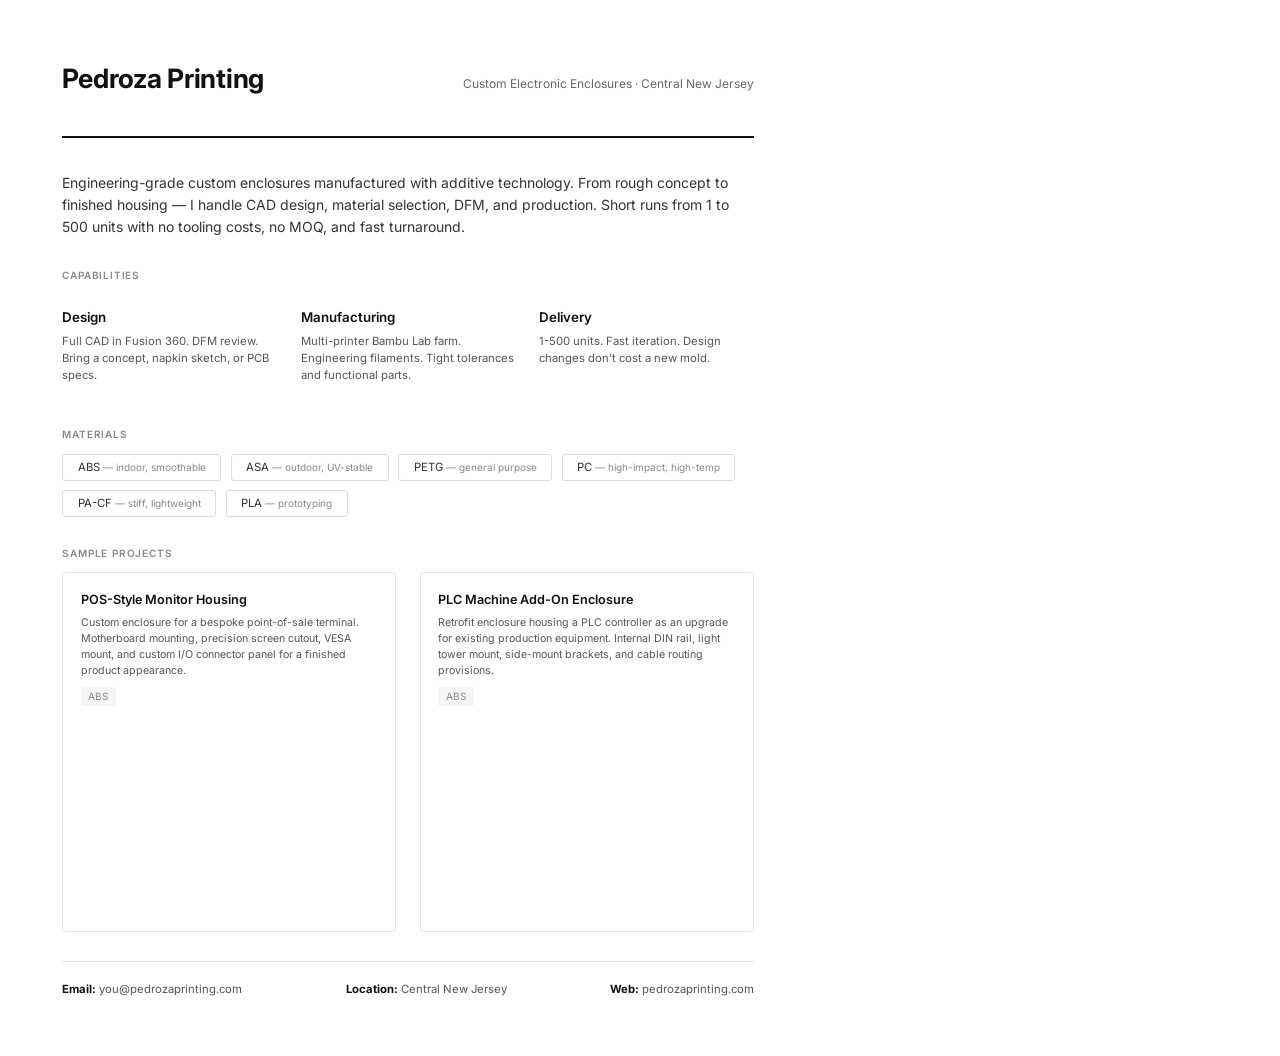
==== one-pager.html @ 2986992c "Add capabilities one-pager — print-to-PDF layout" ====
<!DOCTYPE html>
<html lang="en">
<head>
  <meta charset="UTF-8">
  <title>Pedroza Printing — Capabilities</title>
  <link href="https://fonts.googleapis.com/css2?family=Inter:wght@400;500;600;700&display=swap" rel="stylesheet">
  <style>
    @page {
      size: letter;
      margin: 0;
    }

    * {
      box-sizing: border-box;
      margin: 0;
      padding: 0;
    }

    body {
      font-family: 'Inter', -apple-system, BlinkMacSystemFont, sans-serif;
      color: #111;
      width: 8.5in;
      height: 11in;
      padding: 0.6in 0.65in;
      display: flex;
      flex-direction: column;
      -webkit-font-smoothing: antialiased;
      line-height: 1.5;
    }

    .header {
      display: flex;
      justify-content: space-between;
      align-items: baseline;
      padding-bottom: 0.4in;
      border-bottom: 2px solid #111;
      margin-bottom: 0.35in;
    }

    .header h1 {
      font-size: 20pt;
      font-weight: 700;
      letter-spacing: -0.01em;
    }

    .header .tagline {
      font-size: 9pt;
      color: #666;
    }

    .section-title {
      font-size: 7.5pt;
      font-weight: 600;
      text-transform: uppercase;
      letter-spacing: 0.08em;
      color: #888;
      margin-bottom: 0.12in;
    }

    .value-prop {
      margin-bottom: 0.3in;
    }

    .value-prop p {
      font-size: 10.5pt;
      color: #333;
      line-height: 1.6;
    }

    .capabilities {
      display: grid;
      grid-template-columns: 1fr 1fr 1fr;
      gap: 0.25in;
      margin-bottom: 0.3in;
    }

    .cap-card {
      padding: 0.15in 0;
    }

    .cap-card h3 {
      font-size: 10pt;
      font-weight: 600;
      margin-bottom: 0.05in;
    }

    .cap-card p {
      font-size: 8.5pt;
      color: #555;
      line-height: 1.5;
    }

    .materials {
      margin-bottom: 0.3in;
    }

    .material-list {
      display: flex;
      flex-wrap: wrap;
      gap: 0.1in;
    }

    .mat-pill {
      padding: 0.04in 0.15in;
      border: 1px solid #ddd;
      border-radius: 3px;
      font-size: 8.5pt;
      color: #333;
    }

    .mat-pill .use {
      color: #888;
      font-size: 7.5pt;
    }

    .projects {
      display: grid;
      grid-template-columns: 1fr 1fr;
      gap: 0.25in;
      margin-bottom: 0.3in;
      flex-grow: 1;
    }

    .project {
      border: 1px solid #e5e5e5;
      border-radius: 4px;
      padding: 0.18in;
    }

    .project h3 {
      font-size: 9.5pt;
      font-weight: 600;
      margin-bottom: 0.06in;
    }

    .project p {
      font-size: 8pt;
      color: #555;
      line-height: 1.5;
    }

    .project .tag {
      display: inline-block;
      margin-top: 0.08in;
      font-size: 7.5pt;
      color: #888;
      background: #f5f5f5;
      padding: 0.02in 0.08in;
      border-radius: 2px;
    }

    .footer {
      border-top: 1px solid #e5e5e5;
      padding-top: 0.2in;
      display: flex;
      justify-content: space-between;
      font-size: 8.5pt;
      color: #555;
    }

    .footer strong {
      color: #111;
    }
  </style>
</head>
<body>

  <div class="header">
    <h1>Pedroza Printing</h1>
    <span class="tagline">Custom Electronic Enclosures &middot; Central New Jersey</span>
  </div>

  <div class="value-prop">
    <p>Engineering-grade custom enclosures manufactured with additive technology. From rough concept to finished housing — I handle CAD design, material selection, DFM, and production. Short runs from 1 to 500 units with no tooling costs, no MOQ, and fast turnaround.</p>
  </div>

  <div class="section-title">Capabilities</div>
  <div class="capabilities">
    <div class="cap-card">
      <h3>Design</h3>
      <p>Full CAD in Fusion 360. DFM review. Bring a concept, napkin sketch, or PCB specs.</p>
    </div>
    <div class="cap-card">
      <h3>Manufacturing</h3>
      <p>Multi-printer Bambu Lab farm. Engineering filaments. Tight tolerances and functional parts.</p>
    </div>
    <div class="cap-card">
      <h3>Delivery</h3>
      <p>1-500 units. Fast iteration. Design changes don't cost a new mold.</p>
    </div>
  </div>

  <div class="section-title">Materials</div>
  <div class="materials">
    <div class="material-list">
      <span class="mat-pill">ABS <span class="use">— indoor, smoothable</span></span>
      <span class="mat-pill">ASA <span class="use">— outdoor, UV-stable</span></span>
      <span class="mat-pill">PETG <span class="use">— general purpose</span></span>
      <span class="mat-pill">PC <span class="use">— high-impact, high-temp</span></span>
      <span class="mat-pill">PA-CF <span class="use">— stiff, lightweight</span></span>
      <span class="mat-pill">PLA <span class="use">— prototyping</span></span>
    </div>
  </div>

  <div class="section-title">Sample Projects</div>
  <div class="projects">
    <div class="project">
      <h3>POS-Style Monitor Housing</h3>
      <p>Custom enclosure for a bespoke point-of-sale terminal. Motherboard mounting, precision screen cutout, VESA mount, and custom I/O connector panel for a finished product appearance.</p>
      <span class="tag">ABS</span>
    </div>
    <div class="project">
      <h3>PLC Machine Add-On Enclosure</h3>
      <p>Retrofit enclosure housing a PLC controller as an upgrade for existing production equipment. Internal DIN rail, light tower mount, side-mount brackets, and cable routing provisions.</p>
      <span class="tag">ABS</span>
    </div>
  </div>

  <div class="footer">
    <span><strong>Email:</strong> you@pedrozaprinting.com</span>
    <span><strong>Location:</strong> Central New Jersey</span>
    <span><strong>Web:</strong> pedrozaprinting.com</span>
  </div>

</body>
</html>
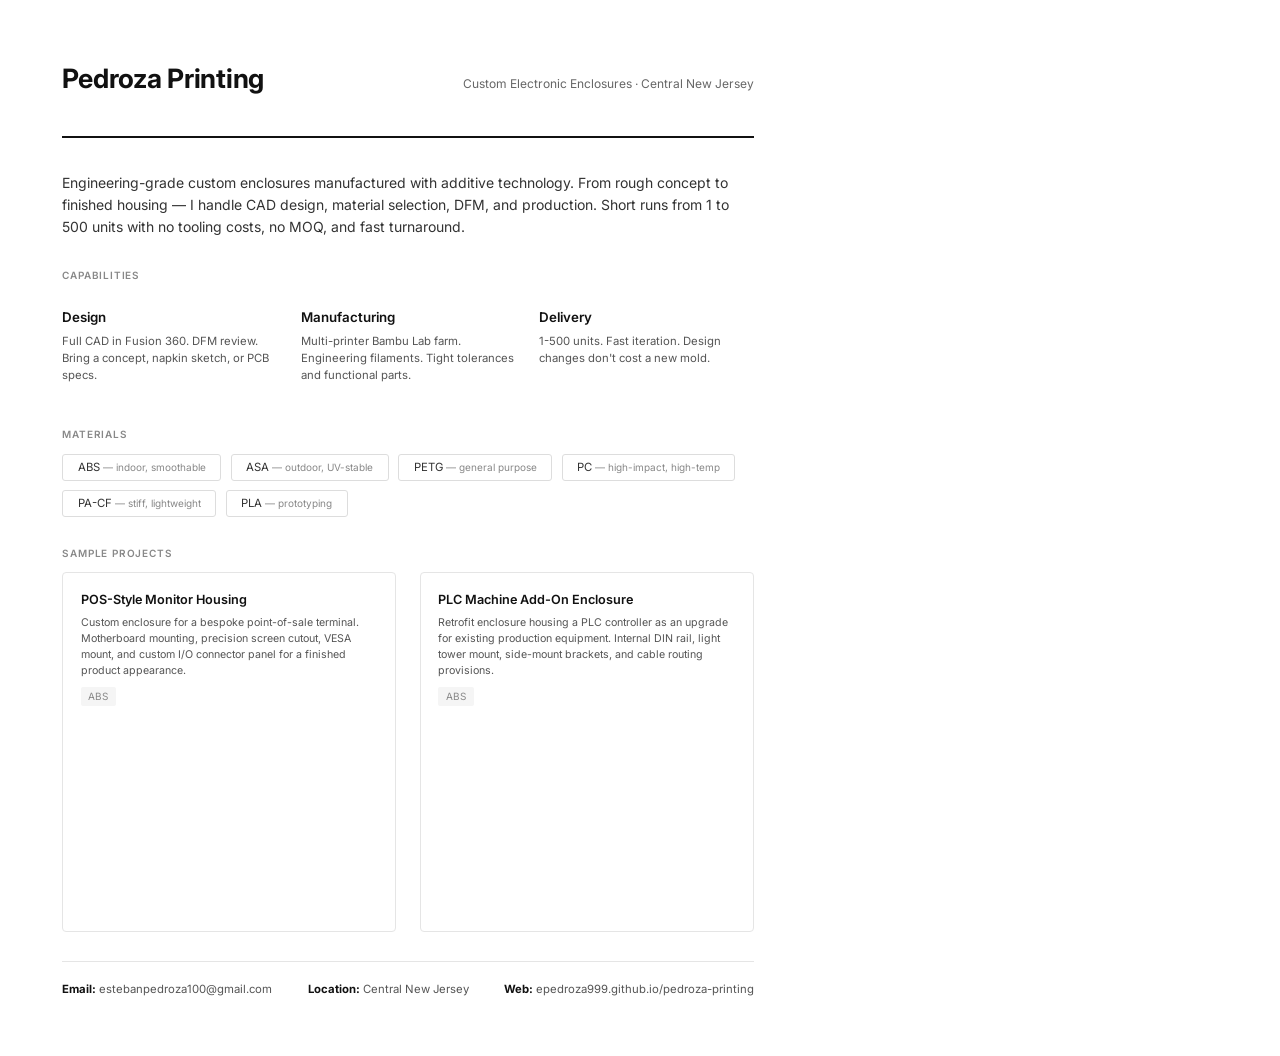
==== commit 03177db7: "Wire up live email, contact form, and GitHub Pages URL" ====
--- a/one-pager.html
+++ b/one-pager.html
@@ -217,9 +217,9 @@
   </div>
 
   <div class="footer">
-    <span><strong>Email:</strong> you@pedrozaprinting.com</span>
+    <span><strong>Email:</strong> estebanpedroza100@gmail.com</span>
     <span><strong>Location:</strong> Central New Jersey</span>
-    <span><strong>Web:</strong> pedrozaprinting.com</span>
+    <span><strong>Web:</strong> epedroza999.github.io/pedroza-printing</span>
   </div>
 
 </body>
